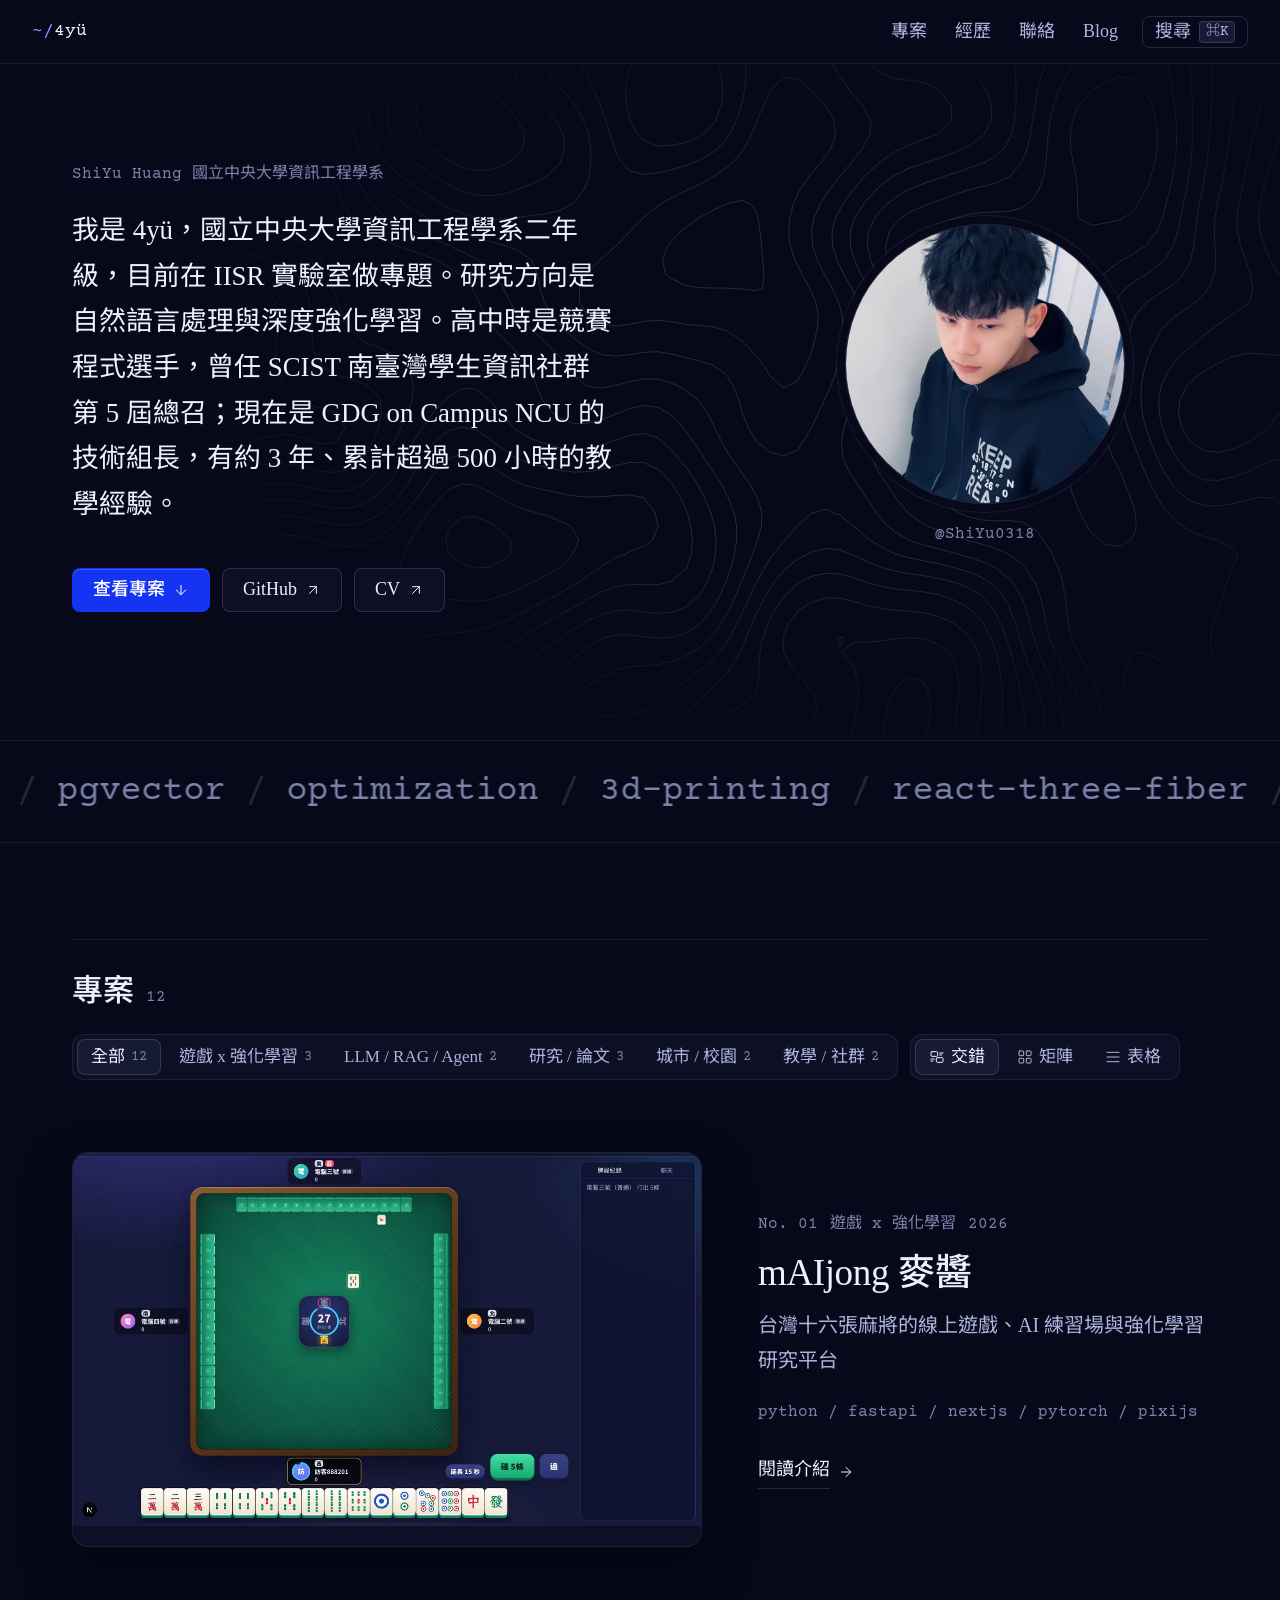
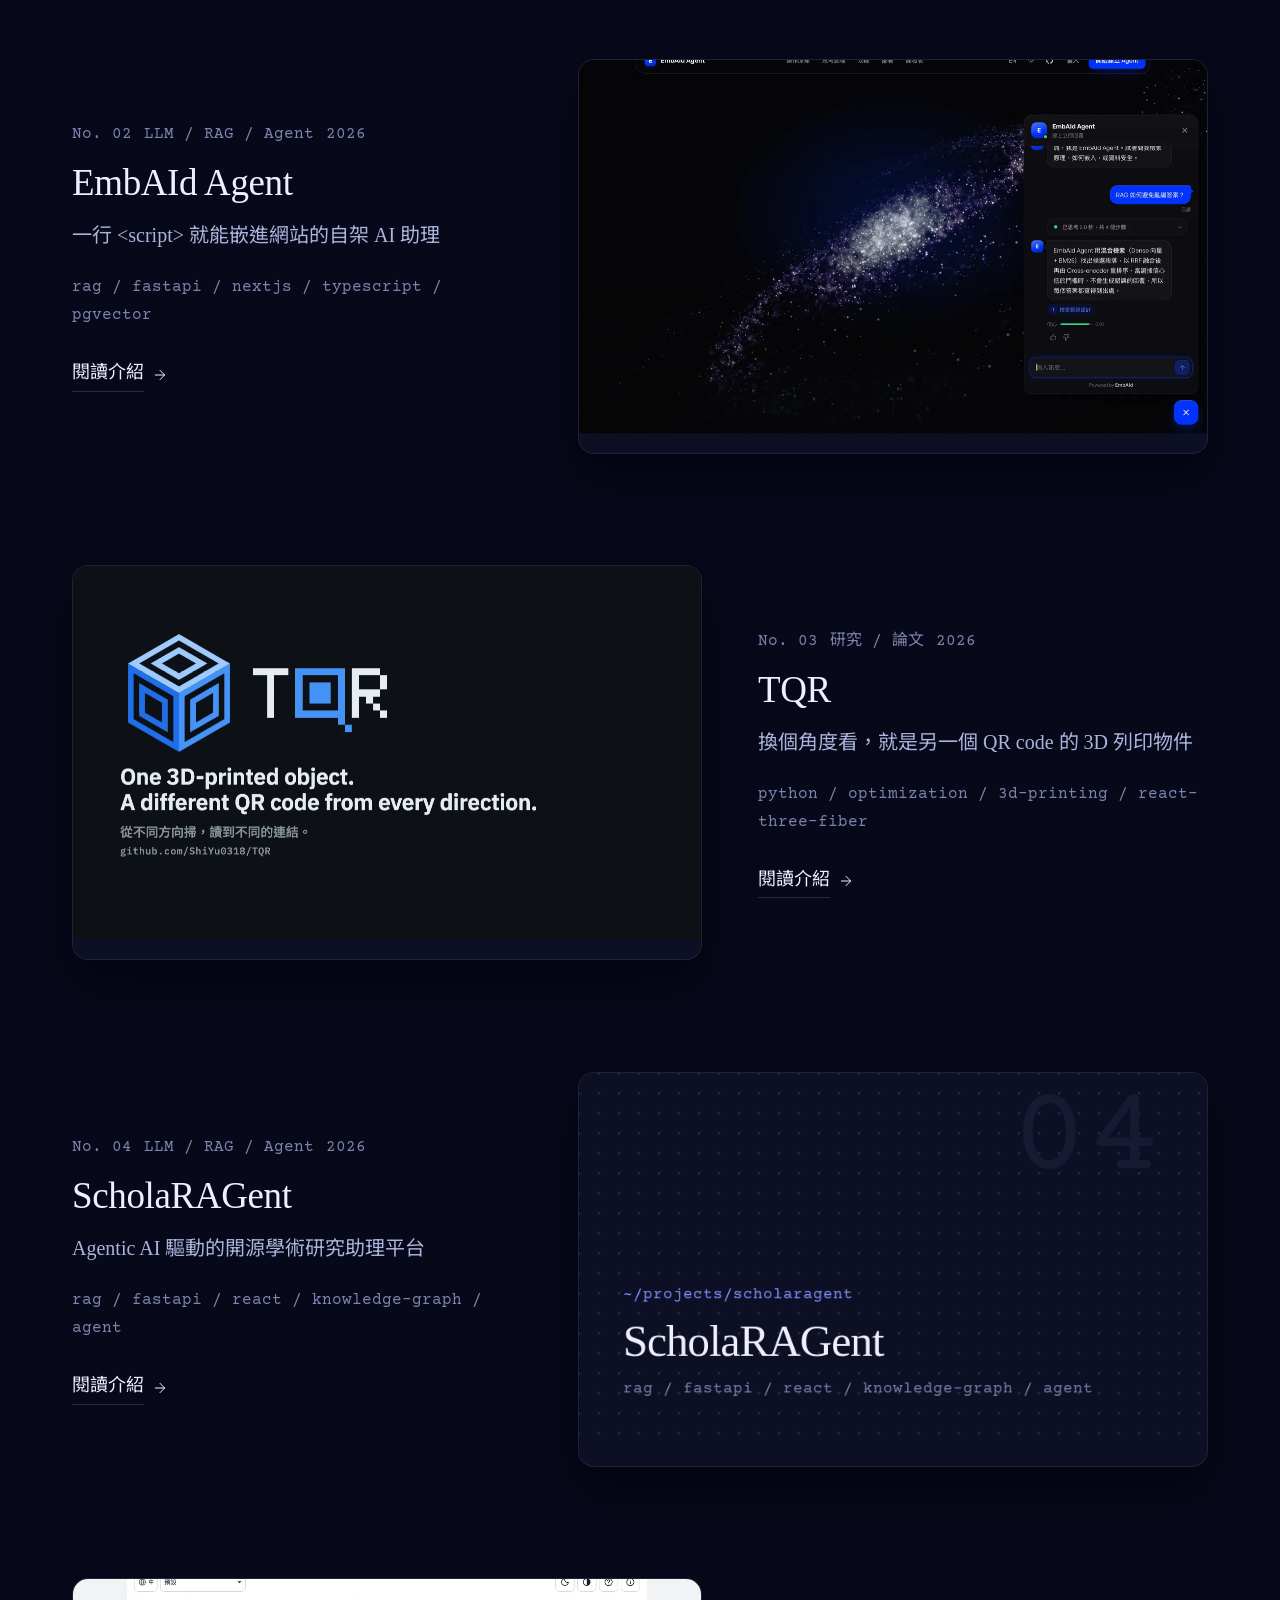
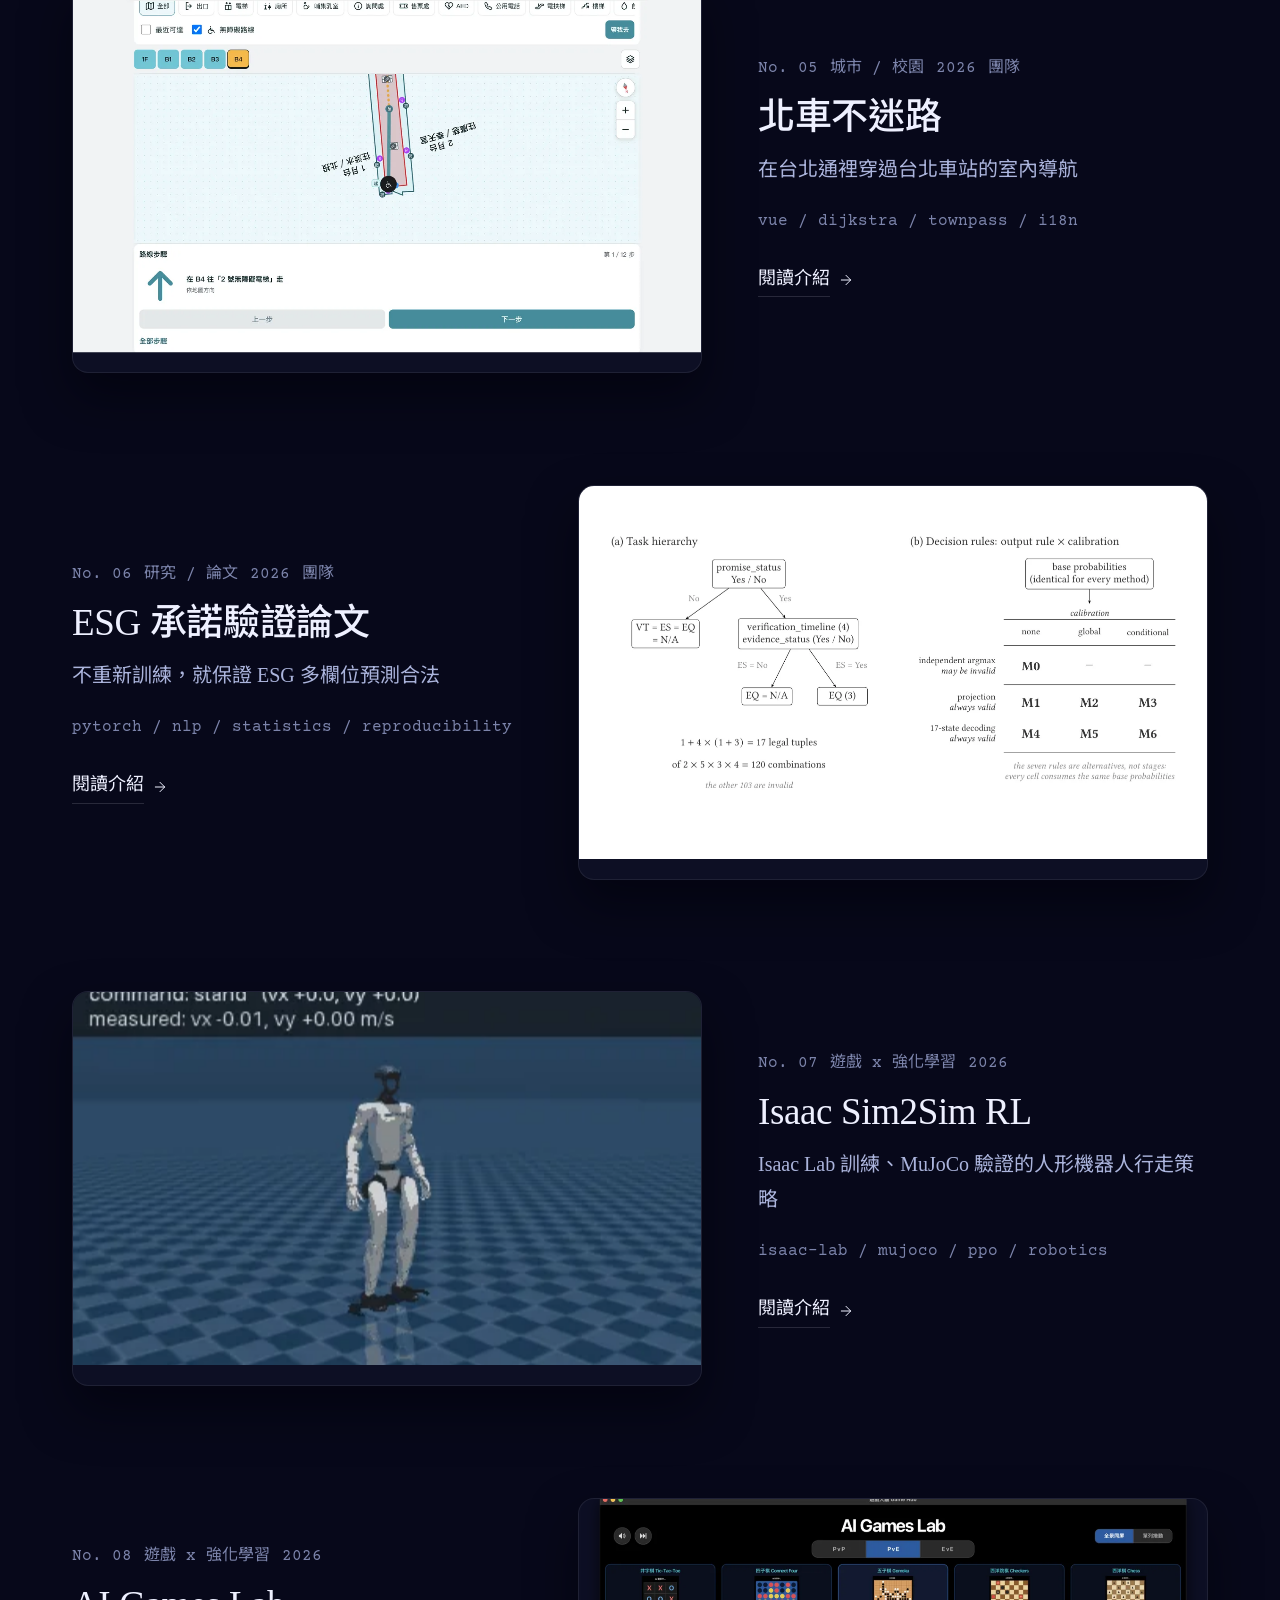
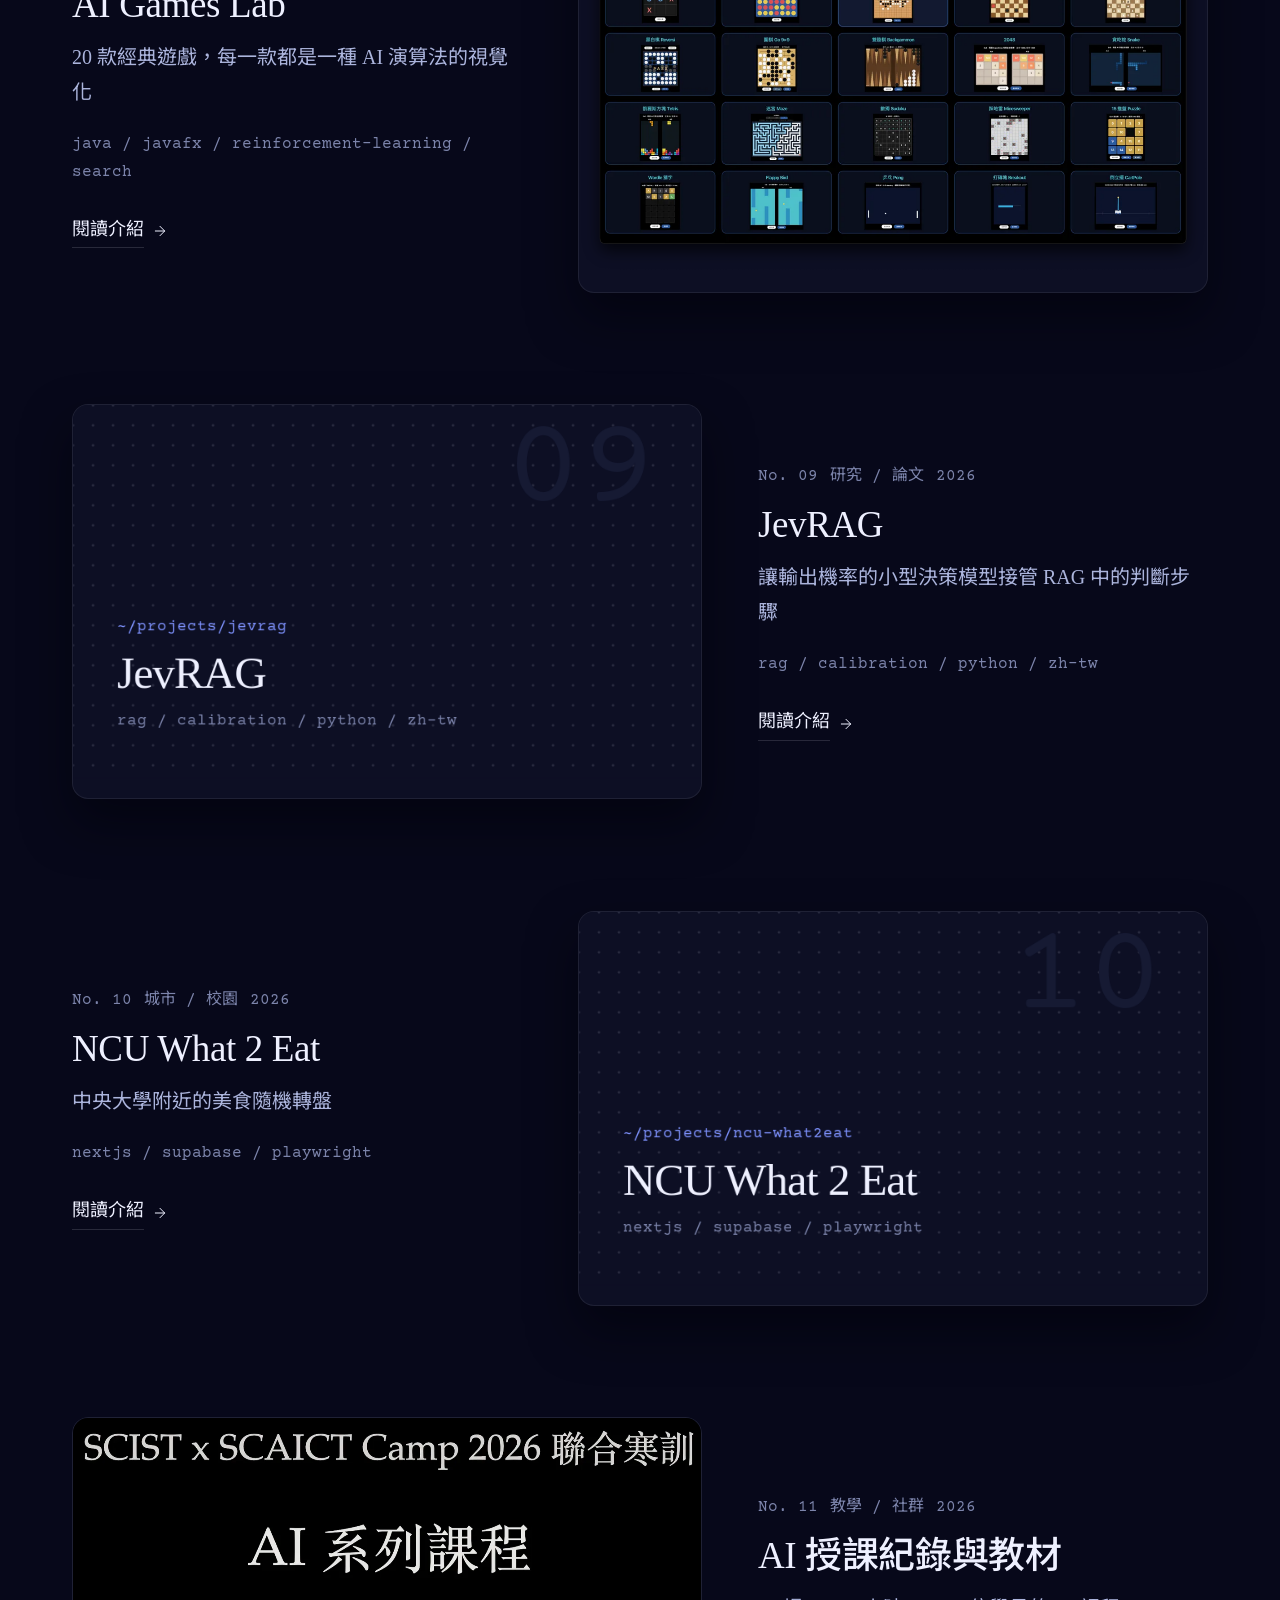
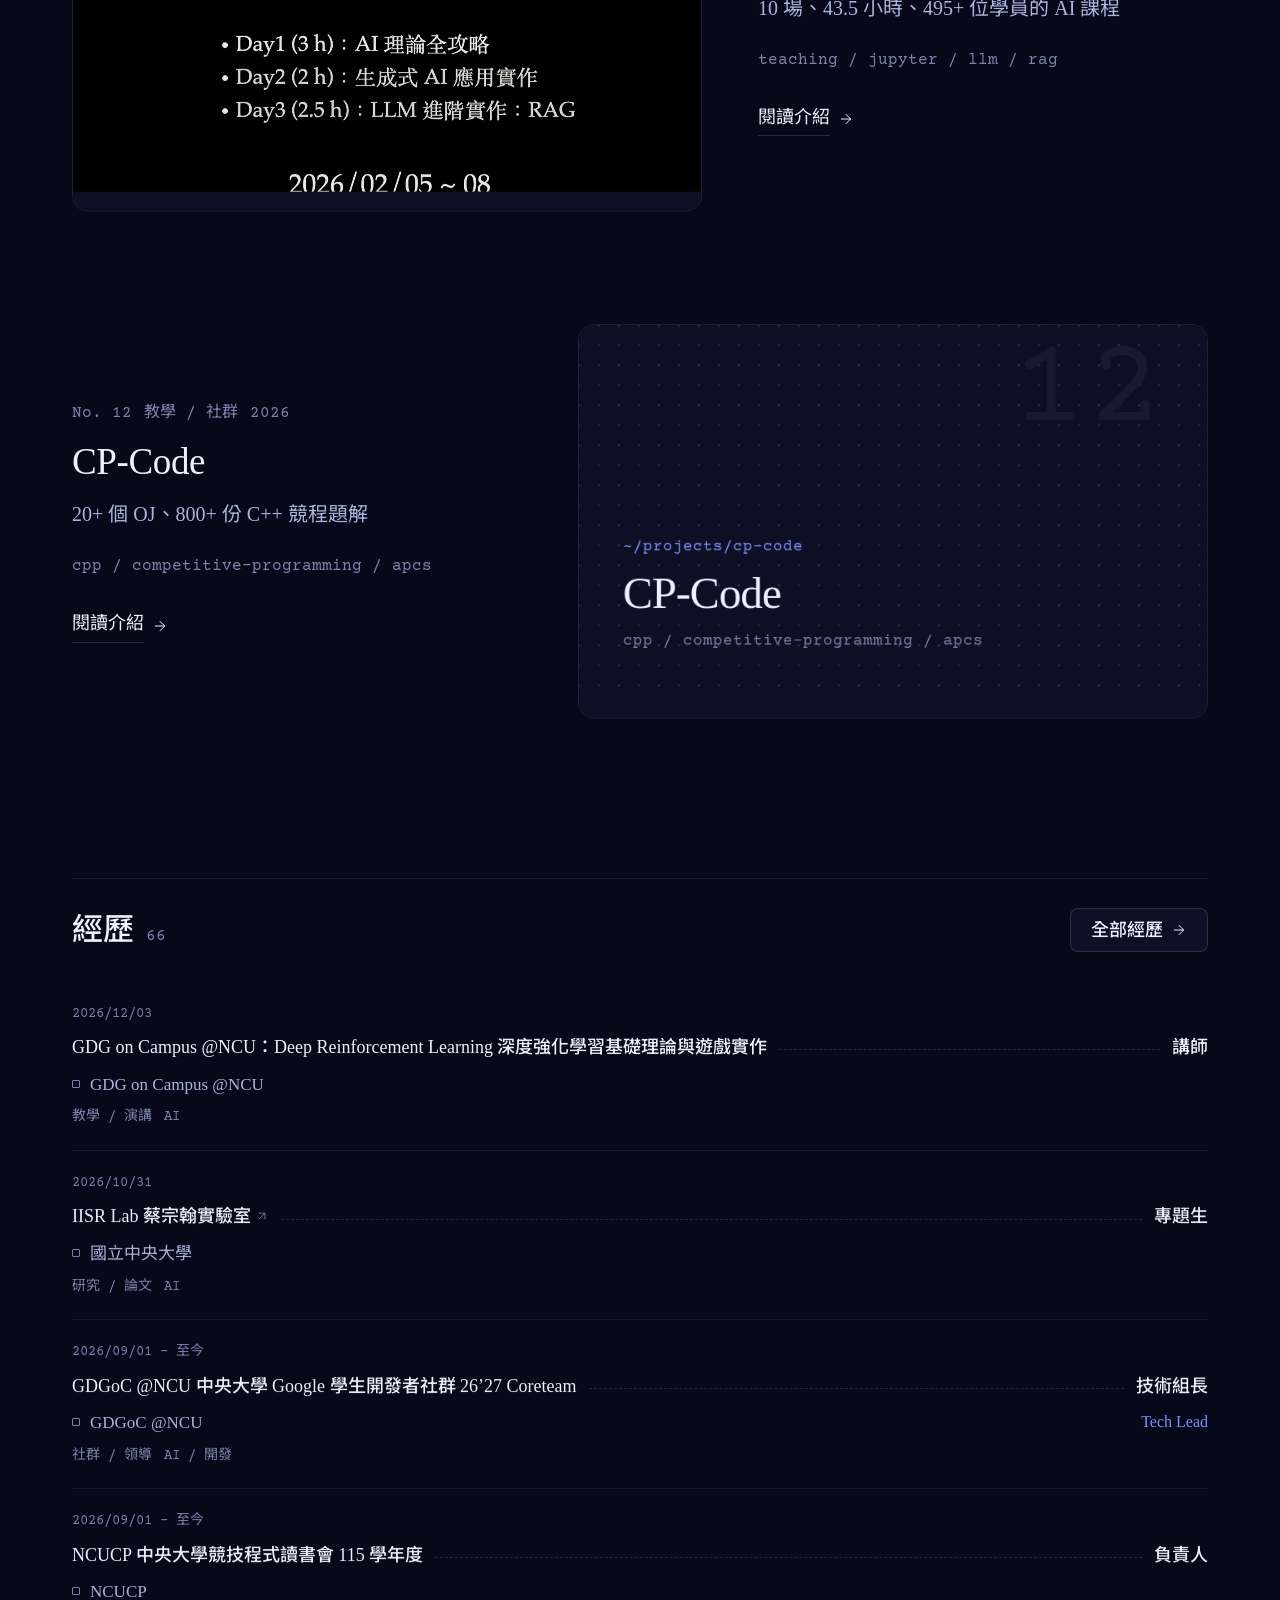
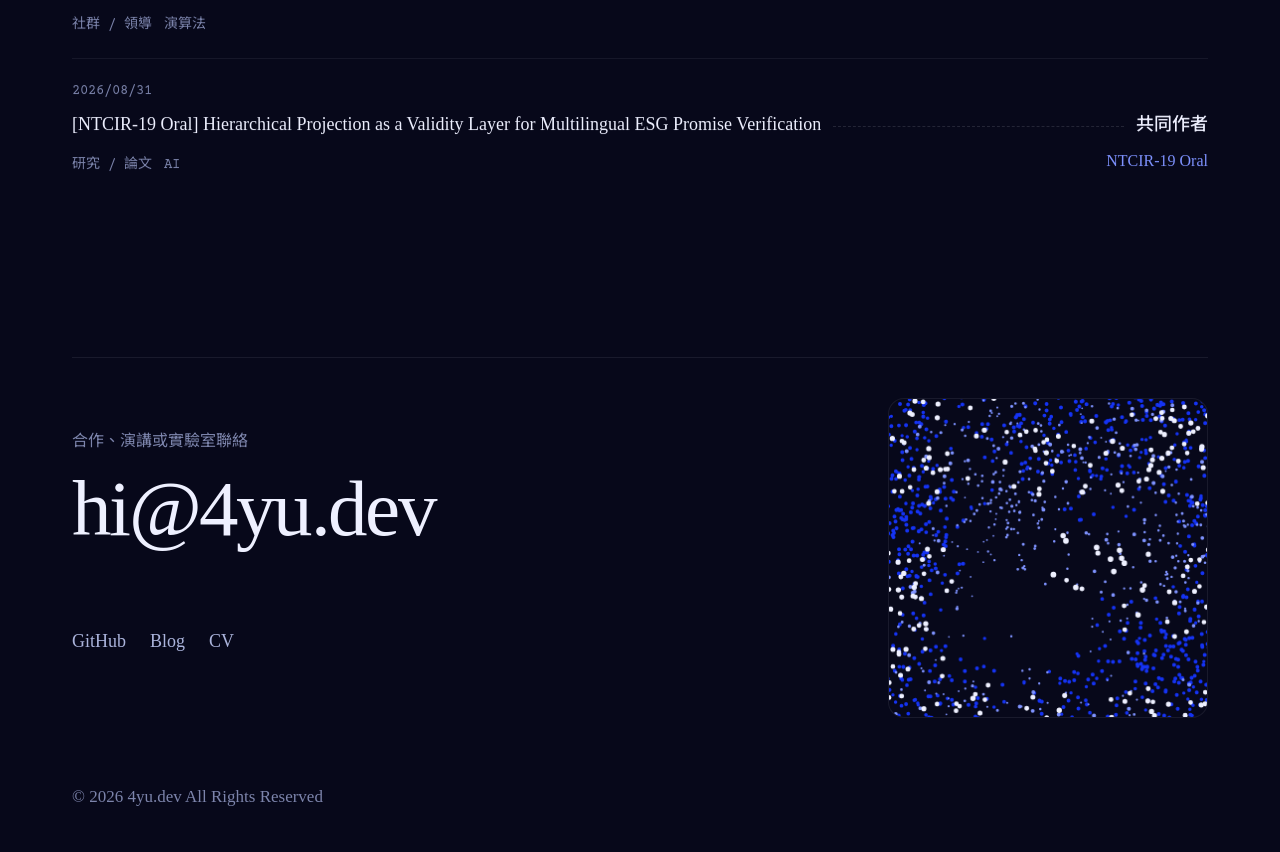
==== NCCU-GenAI-HW/index.html @ 6081cb4f "feat: prepare move to 4yu.dev root (NCCU-GenAI-HW/index.html) Co-Authored-By: Claude Opus 5.5 <norep" ====
<!DOCTYPE html>
<html lang="zh-Hant">
<head>
  <meta charset="UTF-8">
  <title>4yü</title>
  <!-- 作業繳交時的網址 4yu.dev/NCCU-GenAI-HW/，網站搬到 4yu.dev 根目錄後轉到首頁 -->
  <meta http-equiv="refresh" content="0; url=/">
  <link rel="canonical" href="https://4yu.dev/">
  <script>location.replace("/" + location.search + location.hash);</script>
</head>
<body><a href="/">前往 4yu.dev</a></body>
</html>
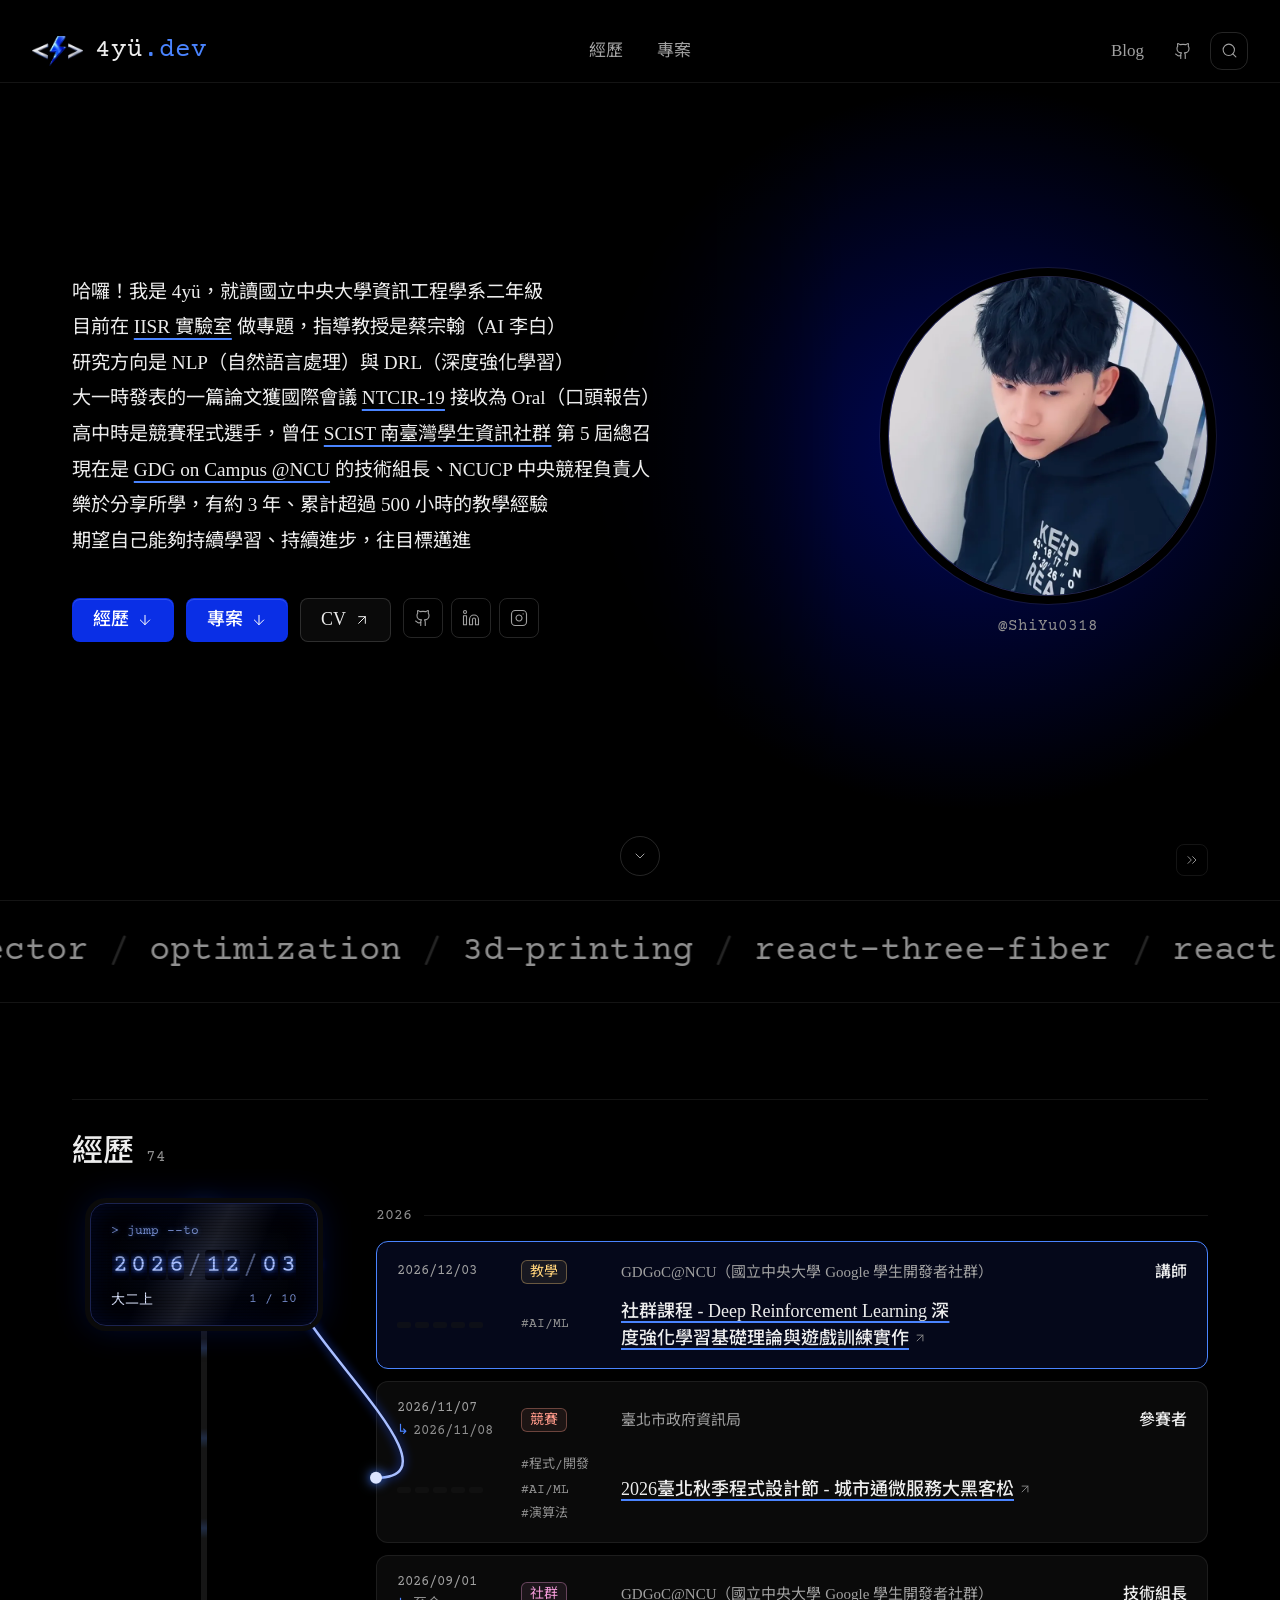
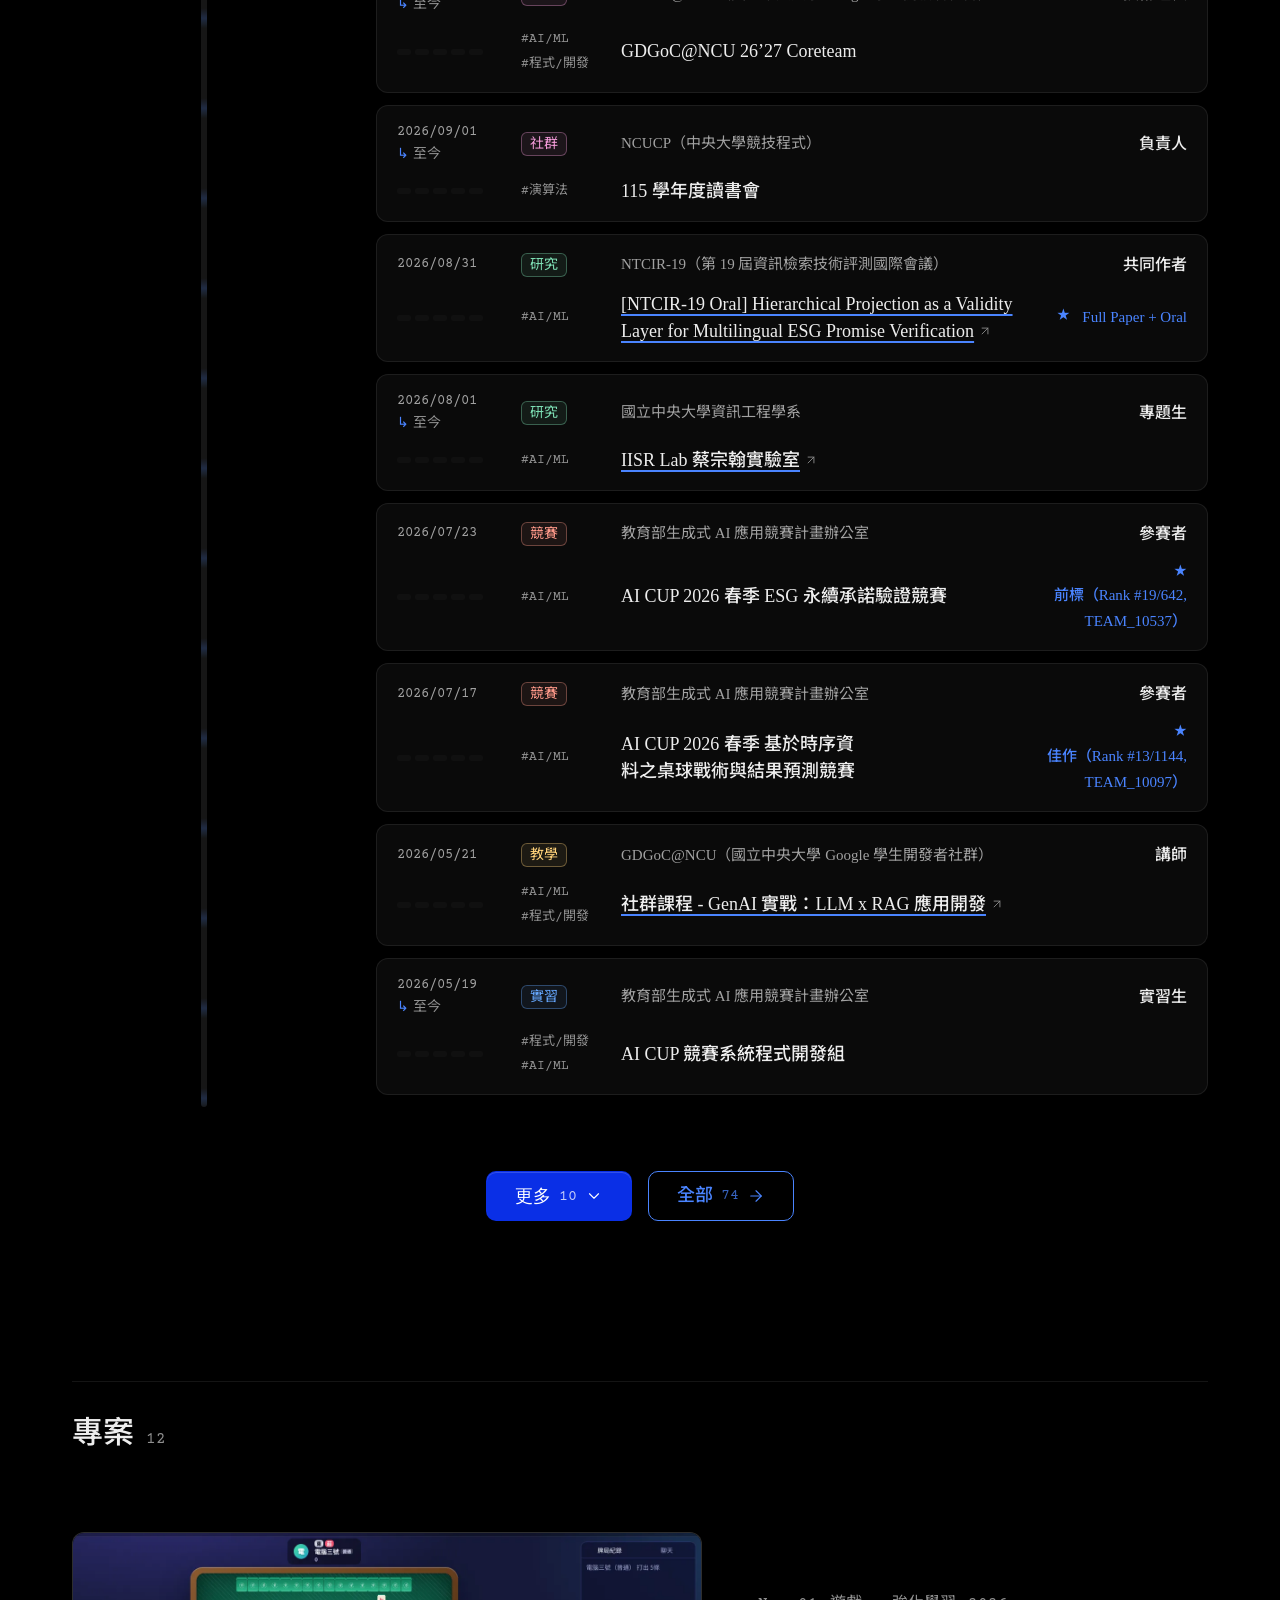
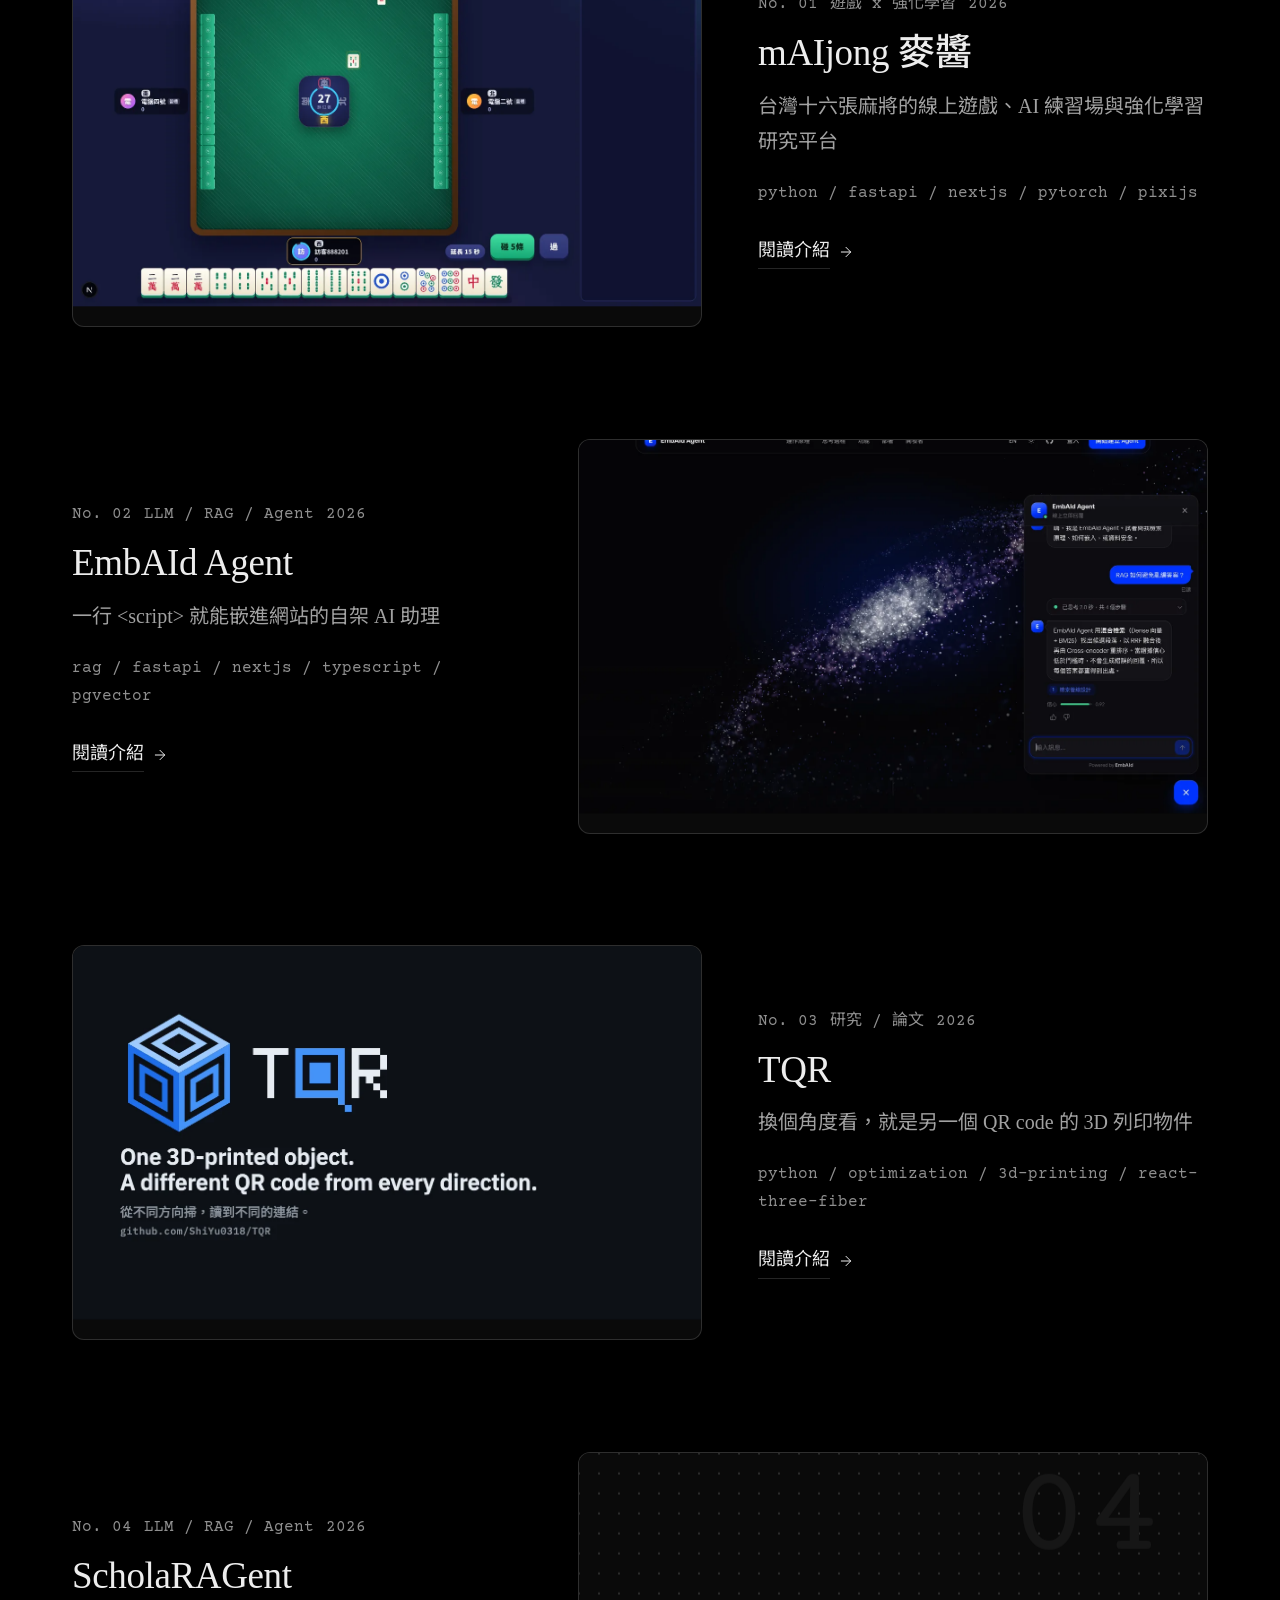
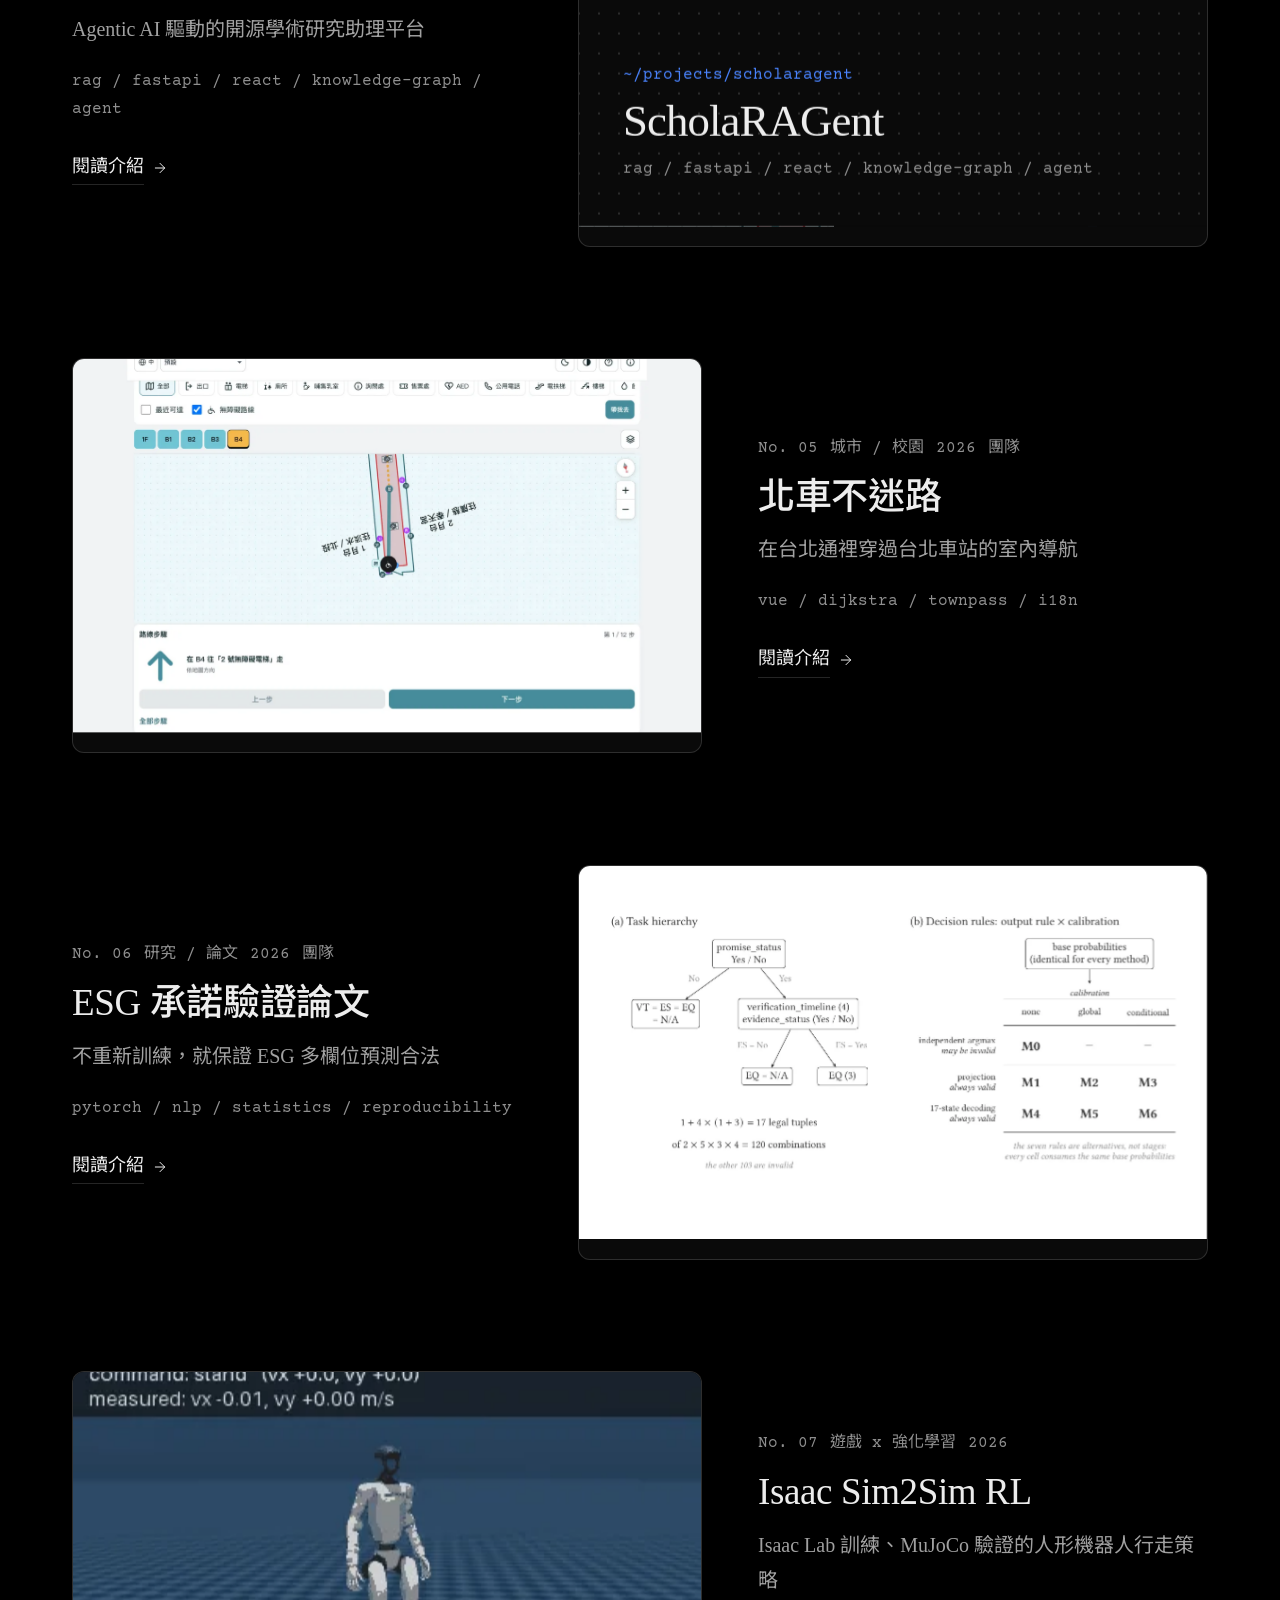
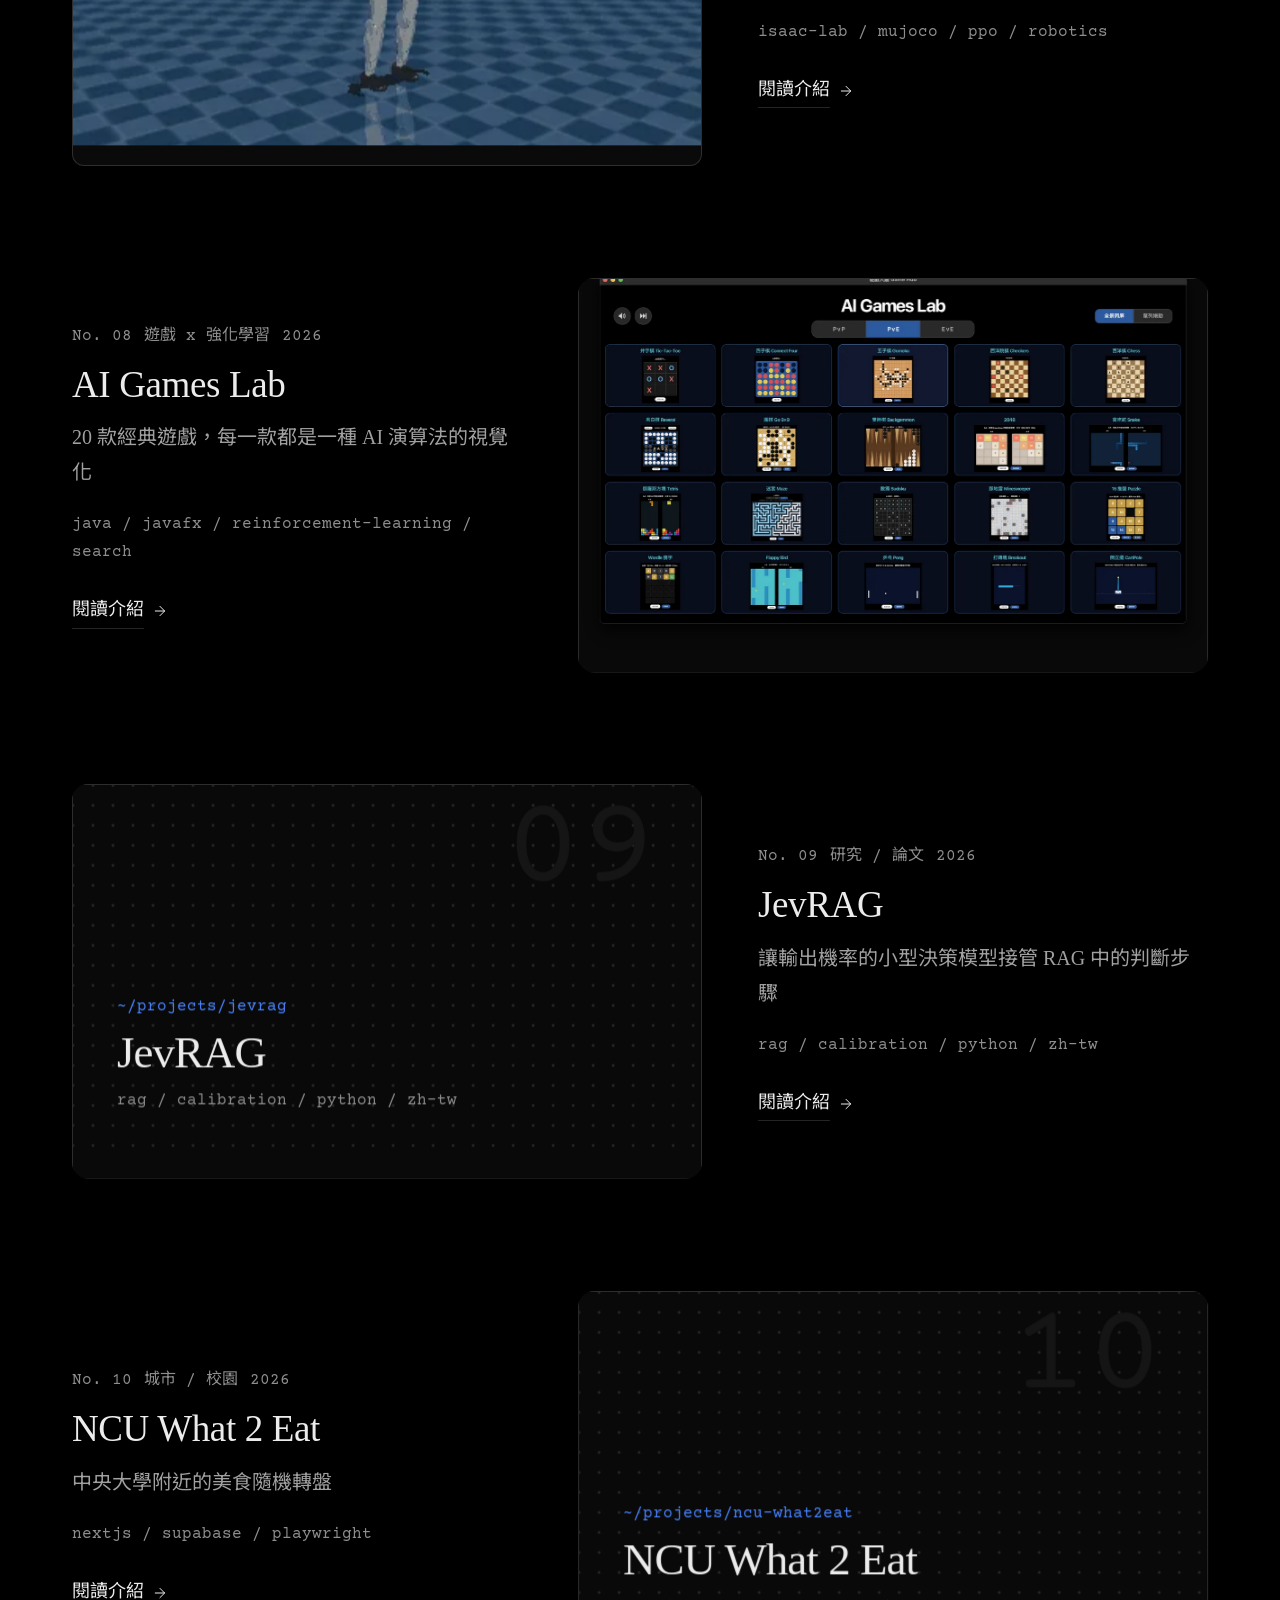
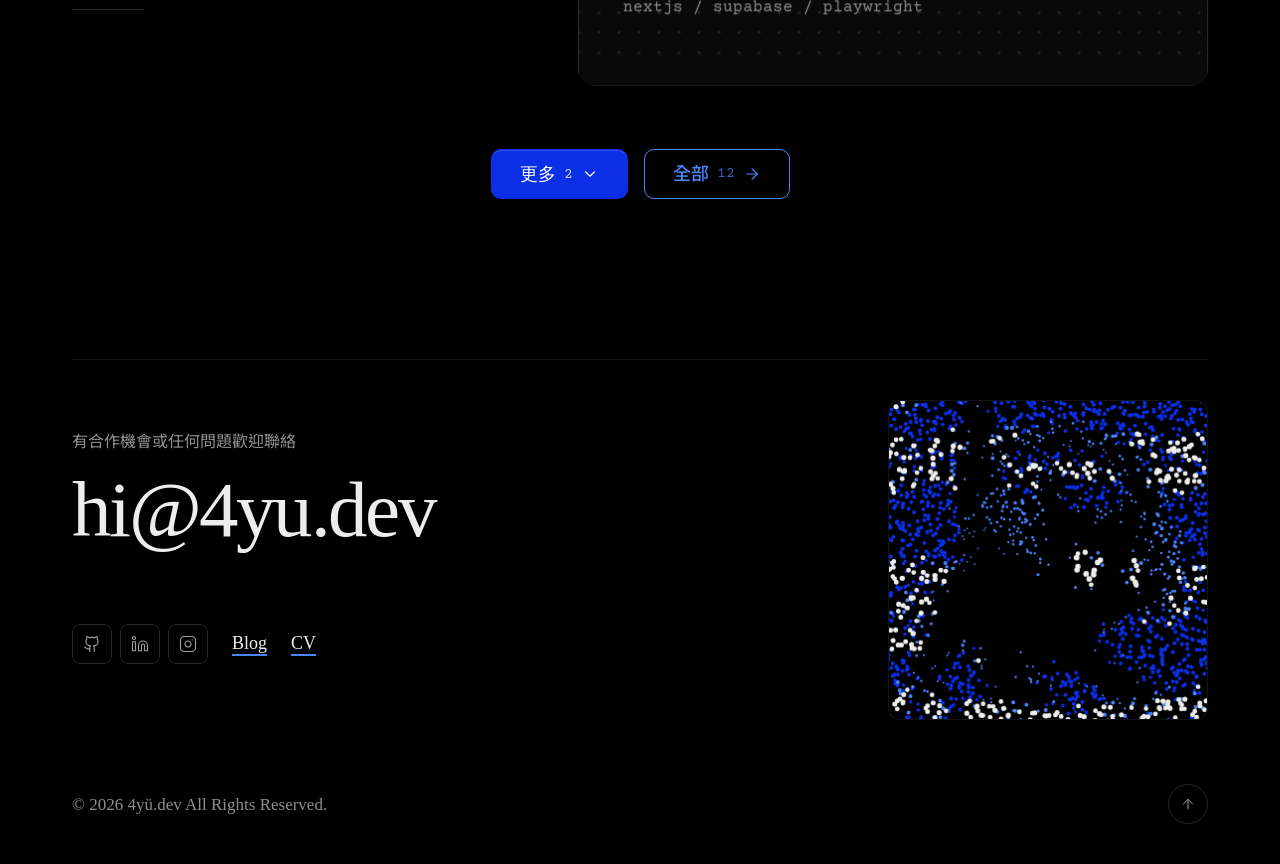
==== commit 8fddf7cf: "style: restyle to pure black with the logo's cobalt as light (Hallmark restyle) Co-Authored-By: Clau" ====
--- a/NCCU-GenAI-HW/index.html
+++ b/NCCU-GenAI-HW/index.html
@@ -6,6 +6,19 @@
   <!-- 作業繳交時的網址 4yu.dev/NCCU-GenAI-HW/，網站搬到 4yu.dev 根目錄後轉到首頁 -->
   <meta http-equiv="refresh" content="0; url=/">
   <link rel="canonical" href="https://4yu.dev/">
+  <meta name="description" content="舊的作業網址，已搬到 4yu.dev 首頁。">
+  <style>
+    /* Hallmark · shape: kept · genre: modern-minimal · theme: brand · redesign: restyle
+     * paper: oklch(0% 0 0) · accent: oklch(64% 0.19 264) · display: Times New Roman · body: Times New Roman · hero: kept · nav: none, a utility page · footer: none · signature: kept
+     * axes: black/serif/cobalt · posture: kept · surface: absolute · contrast: pass · fold: pass · v2.0.0 */
+    /* Hallmark · pre-emit critique: P3 H3 E3 S3 R3 V3 · weakest: V, a one-line utility page that matches the site's tokens */
+    /* Hallmark · waive 7b · --bg #000000 · pure black paper is the brief, same as assets/style.css */
+    :root { --bg: #000000; --text: #ededed; --accent: #4a84ff; color-scheme: dark; }
+    html, body { overflow-x: clip; background: var(--bg); color: var(--text); }
+    a { color: var(--text); }
+    a:active { opacity: .7; }
+    a:focus-visible { outline: 2px solid var(--accent); outline-offset: 3px; }
+  </style>
   <script>location.replace("/" + location.search + location.hash);</script>
 </head>
 <body><a href="/">前往 4yu.dev</a></body>
